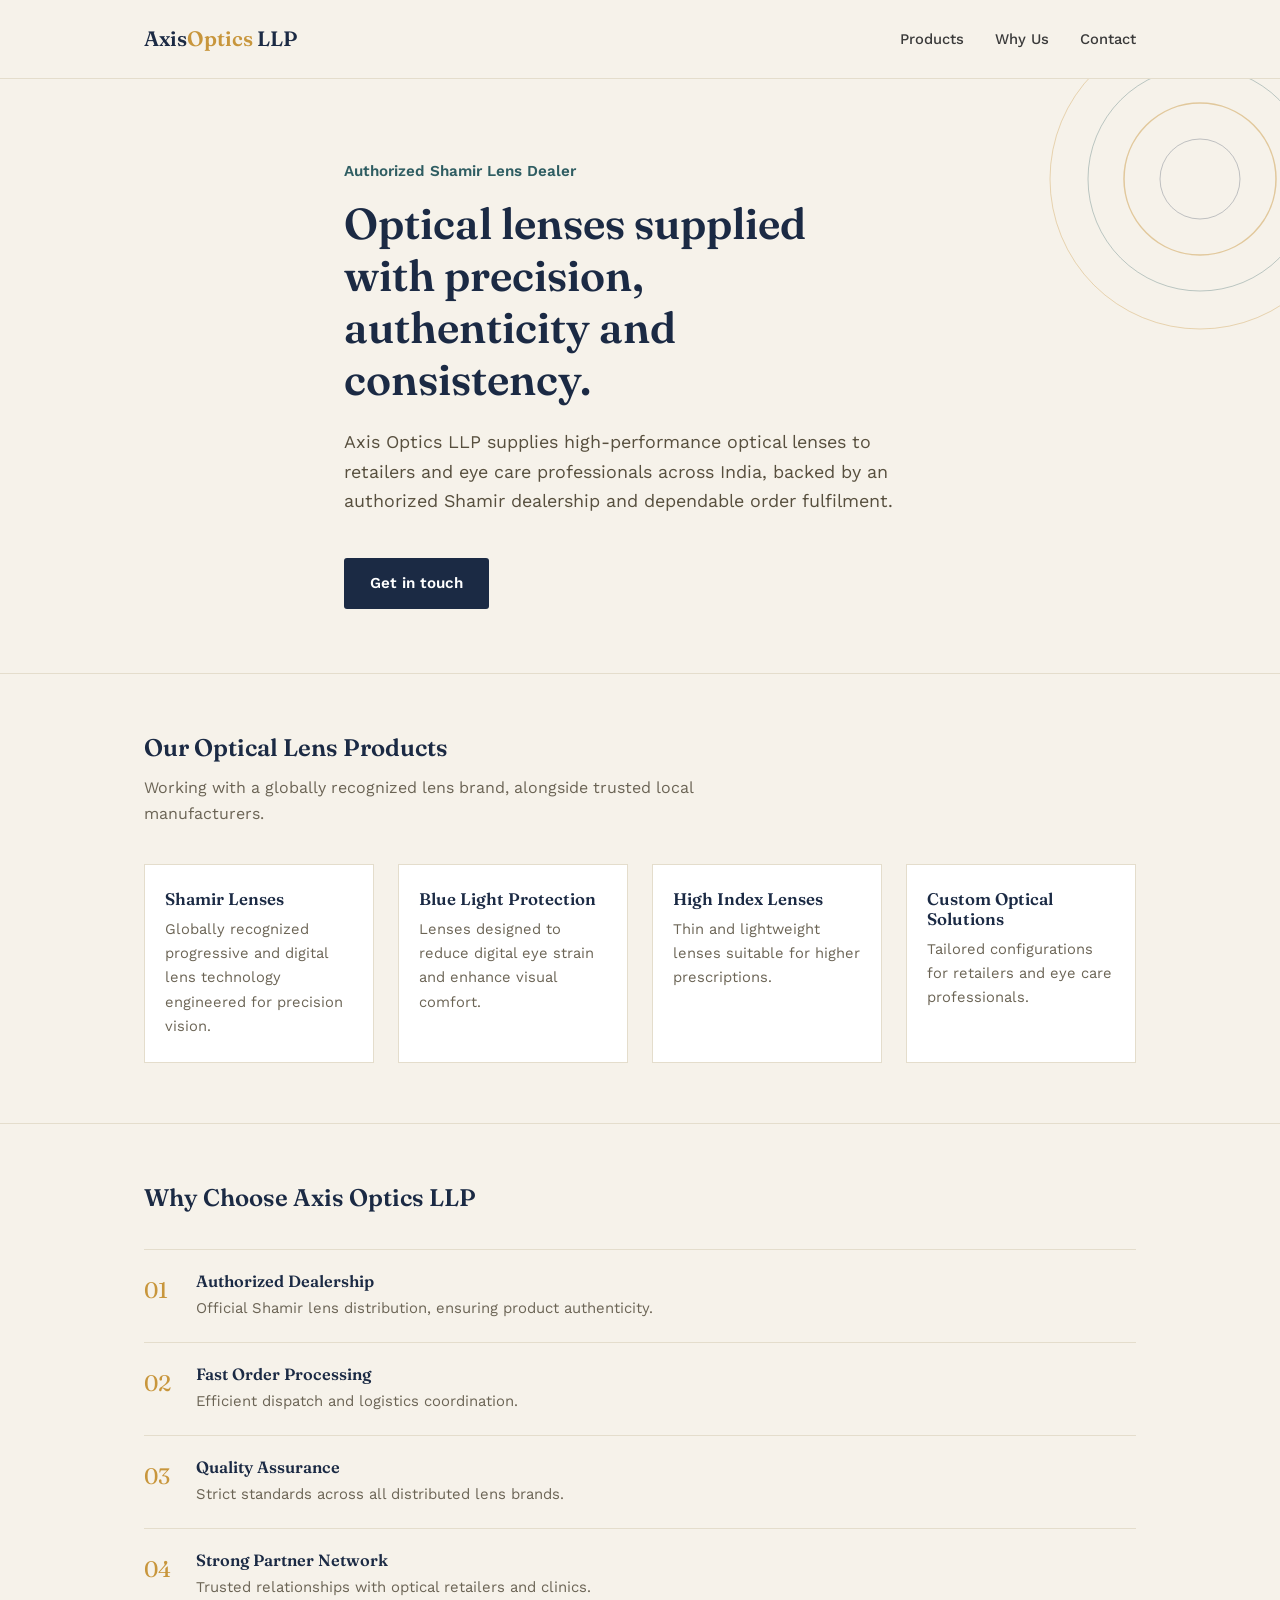
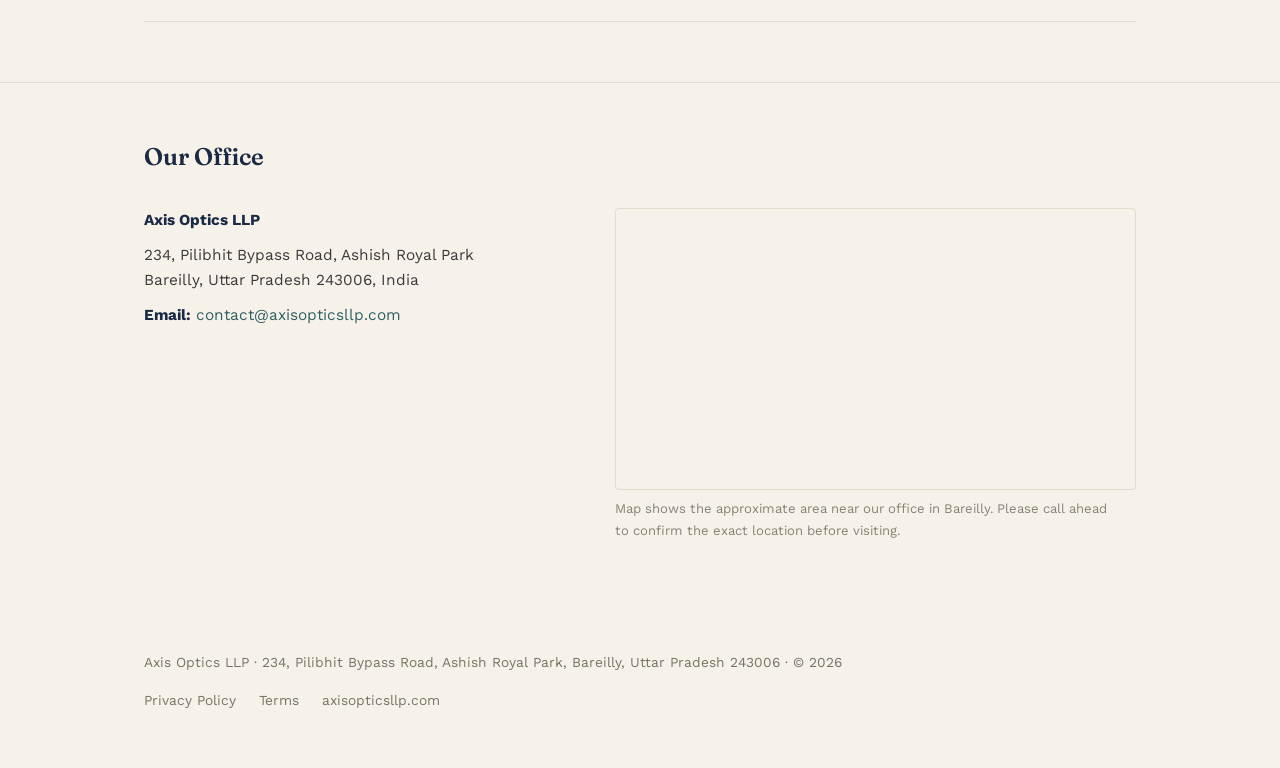
==== lens/index.html @ 6f5434f7 "New site" ====
<!DOCTYPE html>
<html lang="en">
<head>
<meta charset="UTF-8">
<meta name="viewport" content="width=device-width, initial-scale=1.0">
<title>Axis Optics LLP | Authorized Shamir Lens Dealer &amp; Optical Distributor in India</title>
<meta name="description" content="Axis Optics LLP is an authorized Shamir lens dealer and optical lens distributor in India, supplying progressive, high-index, digital and blue light protection lenses to optical retailers and eye care professionals.">
<meta name="robots" content="index, follow">
<link rel="canonical" href="https://axisopticsllp.com/lens/">
<meta property="og:type" content="website">
<meta property="og:title" content="Axis Optics LLP | Authorized Shamir Lens Dealer">
<meta property="og:description" content="Premium optical lens distributor supplying Shamir lenses and quality local brands across India.">
<meta property="og:url" content="https://axisopticsllp.com/lens/">
<script type="application/ld+json">
{
  "@context": "https://schema.org",
  "@type": "LocalBusiness",
  "name": "Axis Optics LLP",
  "url": "https://axisopticsllp.com/lens/",
  "email": "contact@axisopticsllp.com",
  "address": {
    "@type": "PostalAddress",
    "streetAddress": "234, Pilibhit Bypass Road, Ashish Royal Park",
    "addressLocality": "Bareilly",
    "addressRegion": "Uttar Pradesh",
    "postalCode": "243006",
    "addressCountry": "IN"
  }
}
</script>
<link rel="stylesheet" href="style.css">
</head>
<body>

<header class="site-header">
  <div class="wrap">
    <div class="brand-name"><a href="/lens/">Axis<span>Optics</span> LLP</a></div>
    <nav>
      <a href="#products">Products</a>
      <a href="#why">Why Us</a>
      <a href="#office">Contact</a>
    </nav>
  </div>
</header>

<section class="hero">
  <svg class="lens-rings" viewBox="0 0 420 420" xmlns="http://www.w3.org/2000/svg" aria-hidden="true">
    <circle cx="260" cy="160" r="150" fill="none" stroke="#C8963C" stroke-width="1" opacity="0.35"/>
    <circle cx="260" cy="160" r="112" fill="none" stroke="#2F5D62" stroke-width="1" opacity="0.3"/>
    <circle cx="260" cy="160" r="76" fill="none" stroke="#C8963C" stroke-width="1.5" opacity="0.45"/>
    <circle cx="260" cy="160" r="40" fill="none" stroke="#1B2A44" stroke-width="1" opacity="0.25"/>
  </svg>
  <div class="wrap">
    <div class="eyebrow-plain">Authorized Shamir Lens Dealer</div>
    <h1>Optical lenses supplied with precision, authenticity and consistency.</h1>
    <p class="lead">Axis Optics LLP supplies high-performance optical lenses to retailers and eye care professionals across India, backed by an authorized Shamir dealership and dependable order fulfilment.</p>
    <a class="btn btn-primary" href="#office">Get in touch</a>
  </div>
</section>

<section id="products">
  <div class="wrap">
    <div class="section-head">
      <h2>Our Optical Lens Products</h2>
      <p class="muted">Working with a globally recognized lens brand, alongside trusted local manufacturers.</p>
    </div>
    <div class="grid-4">
      <div class="product-card">
        <h3>Shamir Lenses</h3>
        <p>Globally recognized progressive and digital lens technology engineered for precision vision.</p>
      </div>
      <div class="product-card">
        <h3>Blue Light Protection</h3>
        <p>Lenses designed to reduce digital eye strain and enhance visual comfort.</p>
      </div>
      <div class="product-card">
        <h3>High Index Lenses</h3>
        <p>Thin and lightweight lenses suitable for higher prescriptions.</p>
      </div>
      <div class="product-card">
        <h3>Custom Optical Solutions</h3>
        <p>Tailored configurations for retailers and eye care professionals.</p>
      </div>
    </div>
  </div>
</section>

<section id="why">
  <div class="wrap">
    <div class="section-head">
      <h2>Why Choose Axis Optics LLP</h2>
    </div>
    <div class="why-row">
      <div class="mark">01</div>
      <div>
        <h3>Authorized Dealership</h3>
        <p>Official Shamir lens distribution, ensuring product authenticity.</p>
      </div>
    </div>
    <div class="why-row">
      <div class="mark">02</div>
      <div>
        <h3>Fast Order Processing</h3>
        <p>Efficient dispatch and logistics coordination.</p>
      </div>
    </div>
    <div class="why-row">
      <div class="mark">03</div>
      <div>
        <h3>Quality Assurance</h3>
        <p>Strict standards across all distributed lens brands.</p>
      </div>
    </div>
    <div class="why-row">
      <div class="mark">04</div>
      <div>
        <h3>Strong Partner Network</h3>
        <p>Trusted relationships with optical retailers and clinics.</p>
      </div>
    </div>
  </div>
</section>

<section id="office">
  <div class="wrap">
    <div class="section-head">
      <h2>Our Office</h2>
    </div>
    <div class="office-grid">
      <div class="office-details">
        <p><strong>Axis Optics LLP</strong></p>
        <p>234, Pilibhit Bypass Road, Ashish Royal Park<br>Bareilly, Uttar Pradesh 243006, India</p>
        <p><strong>Email:</strong> <a href="mailto:contact@axisopticsllp.com">contact@axisopticsllp.com</a></p>
      </div>
      <div>
        <div class="map-frame">
          <iframe src="https://www.google.com/maps/embed?pb=!1m18!1m12!1m3!1d3511.1233518047943!2d79.43072717642231!3d28.355120075817382!2m3!1f0!2f0!3f0!3m2!1i1024!2i768!4f13.1!3m3!1m2!1s0x39a0070034b70f73%3A0x3a521e2fcd5fb1bc!2sPerfect%20Diagnostic%20and%20Eye%20care!5e0!3m2!1sen!2sin!4v1772547384185!5m2!1sen!2sin"
            loading="lazy" referrerpolicy="no-referrer-when-downgrade" title="Approximate location near our Bareilly office"></iframe>
        </div>
        <p class="map-note">Map shows the approximate area near our office in Bareilly. Please call ahead to confirm the exact location before visiting.</p>
      </div>
    </div>
  </div>
</section>

<footer>
  <div class="wrap">
    <div>Axis Optics LLP · 234, Pilibhit Bypass Road, Ashish Royal Park, Bareilly, Uttar Pradesh 243006 · © 2026</div>
    <div>
      <a href="privacy.html">Privacy Policy</a>
      <a href="terms.html">Terms</a>
      <a href="/">axisopticsllp.com</a>
    </div>
  </div>
</footer>

</body>
</html>
---- lens/style.css ----
/* Axis Optics LLP — lens division styles. Fully independent from /software/style.css by design. */

@import url('https://fonts.googleapis.com/css2?family=Fraunces:opsz,wght@9..144,500;9..144,600&family=Work+Sans:wght@400;500;600&display=swap');

:root {
  --navy: #1B2A44;
  --ivory: #F6F2EA;
  --amber: #C8963C;
  --teal: #2F5D62;
  --charcoal: #3A3A3A;
  --line: #E4DDCC;
}

* { box-sizing: border-box; }

body {
  margin: 0;
  background: var(--ivory);
  color: var(--charcoal);
  font-family: 'Work Sans', -apple-system, sans-serif;
  line-height: 1.65;
  -webkit-font-smoothing: antialiased;
}

h1, h2, h3 {
  font-family: 'Fraunces', Georgia, serif;
  font-weight: 600;
  color: var(--navy);
  line-height: 1.2;
  margin: 0 0 0.5em;
}

p { margin: 0 0 1em; max-width: 62ch; }
.muted { color: #6B6455; }

a { color: var(--teal); text-decoration: none; }
a:hover { text-decoration: underline; }
a:focus-visible, button:focus-visible { outline: 2px solid var(--amber); outline-offset: 3px; }

.wrap { max-width: 1040px; margin: 0 auto; padding: 0 24px; }

/* Header */
.site-header {
  border-bottom: 1px solid var(--line);
  padding: 22px 0;
}
.site-header .wrap { display: flex; align-items: center; justify-content: space-between; }
.brand-name { font-family: 'Fraunces', serif; font-weight: 600; font-size: 1.3rem; color: var(--navy); }
.brand-name a { color: var(--navy); }
.brand-name span { color: var(--amber); }
nav a { margin-left: 26px; font-size: 0.92rem; color: var(--charcoal); font-weight: 500; }
nav a:hover { color: var(--teal); }

/* Hero with lens-ring motif */
.hero { padding: 80px 0 64px; position: relative; overflow: hidden; }
.hero .wrap { position: relative; z-index: 1; max-width: 640px; }
.lens-rings {
  position: absolute;
  top: -60px; right: -80px;
  width: 420px; height: 420px;
  pointer-events: none;
}
.eyebrow-plain { color: var(--teal); font-weight: 600; font-size: 0.95rem; margin-bottom: 14px; }
.hero h1 { font-size: clamp(2rem, 4vw, 2.7rem); max-width: 16ch; }
.hero .lead { font-size: 1.12rem; color: #574F3E; margin-top: 16px; }

.btn {
  display: inline-block;
  padding: 13px 26px;
  border-radius: 3px;
  font-weight: 600;
  font-size: 0.95rem;
  margin-top: 24px;
}
.btn-primary { background: var(--navy); color: #fff; }
.btn-primary:hover { background: var(--teal); text-decoration: none; }

/* Sections */
section { padding: 60px 0; border-bottom: 1px solid var(--line); }
section:last-of-type { border-bottom: none; }
.section-head { max-width: 560px; margin-bottom: 36px; }

.grid-4 { display: grid; grid-template-columns: repeat(4, 1fr); gap: 24px; }
.grid-2 { display: grid; grid-template-columns: repeat(2, 1fr); gap: 32px; }

.product-card {
  background: #fff;
  border: 1px solid var(--line);
  padding: 24px 20px;
}
.product-card h3 { font-size: 1.05rem; margin-bottom: 8px; }
.product-card p { font-size: 0.92rem; color: #6B6455; margin: 0; }

.why-row {
  display: flex;
  gap: 20px;
  padding: 22px 0;
  border-top: 1px solid var(--line);
}
.why-row:last-child { border-bottom: 1px solid var(--line); }
.why-row .mark {
  font-family: 'Fraunces', serif;
  color: var(--amber);
  font-size: 1.4rem;
  flex-shrink: 0;
  width: 32px;
}
.why-row h3 { font-size: 1.02rem; margin-bottom: 4px; }
.why-row p { font-size: 0.93rem; color: #6B6455; margin: 0; }

.office-grid { display: grid; grid-template-columns: 1fr 1.2fr; gap: 36px; align-items: start; }
.office-details p { margin-bottom: 0.6em; font-size: 0.96rem; }
.office-details strong { color: var(--navy); }
.map-frame {
  border: 1px solid var(--line);
  border-radius: 4px;
  overflow: hidden;
}
.map-frame iframe { display: block; width: 100%; height: 280px; border: 0; }
.map-note { font-size: 0.82rem; color: #8A8270; margin-top: 8px; }

/* Footer */
footer {
  padding: 36px 0 56px;
  font-size: 0.86rem;
  color: #7A7360;
}
footer .wrap { display: flex; justify-content: space-between; flex-wrap: wrap; gap: 16px; }
footer a { color: #7A7360; margin-right: 18px; }
footer a:last-child { margin-right: 0; }

/* Doc pages */
.doc-page { padding: 60px 0 84px; max-width: 680px; margin: 0 auto; }
.doc-page h1 { font-size: 1.9rem; margin-bottom: 6px; }
.doc-page .updated { color: #8A8270; font-size: 0.9rem; margin-bottom: 36px; }
.doc-page h2 { font-size: 1.15rem; margin-top: 2em; }
.doc-page ul { padding-left: 1.2em; }
.doc-page li { margin-bottom: 0.5em; }

@media (max-width: 820px) {
  .grid-4 { grid-template-columns: repeat(2, 1fr); }
  .grid-2 { grid-template-columns: 1fr; }
  .office-grid { grid-template-columns: 1fr; }
  .lens-rings { display: none; }
  nav a { margin-left: 14px; }
  .site-header .wrap { flex-wrap: wrap; gap: 12px; }
}

@media (prefers-reduced-motion: reduce) {
  html { scroll-behavior: auto; }
}
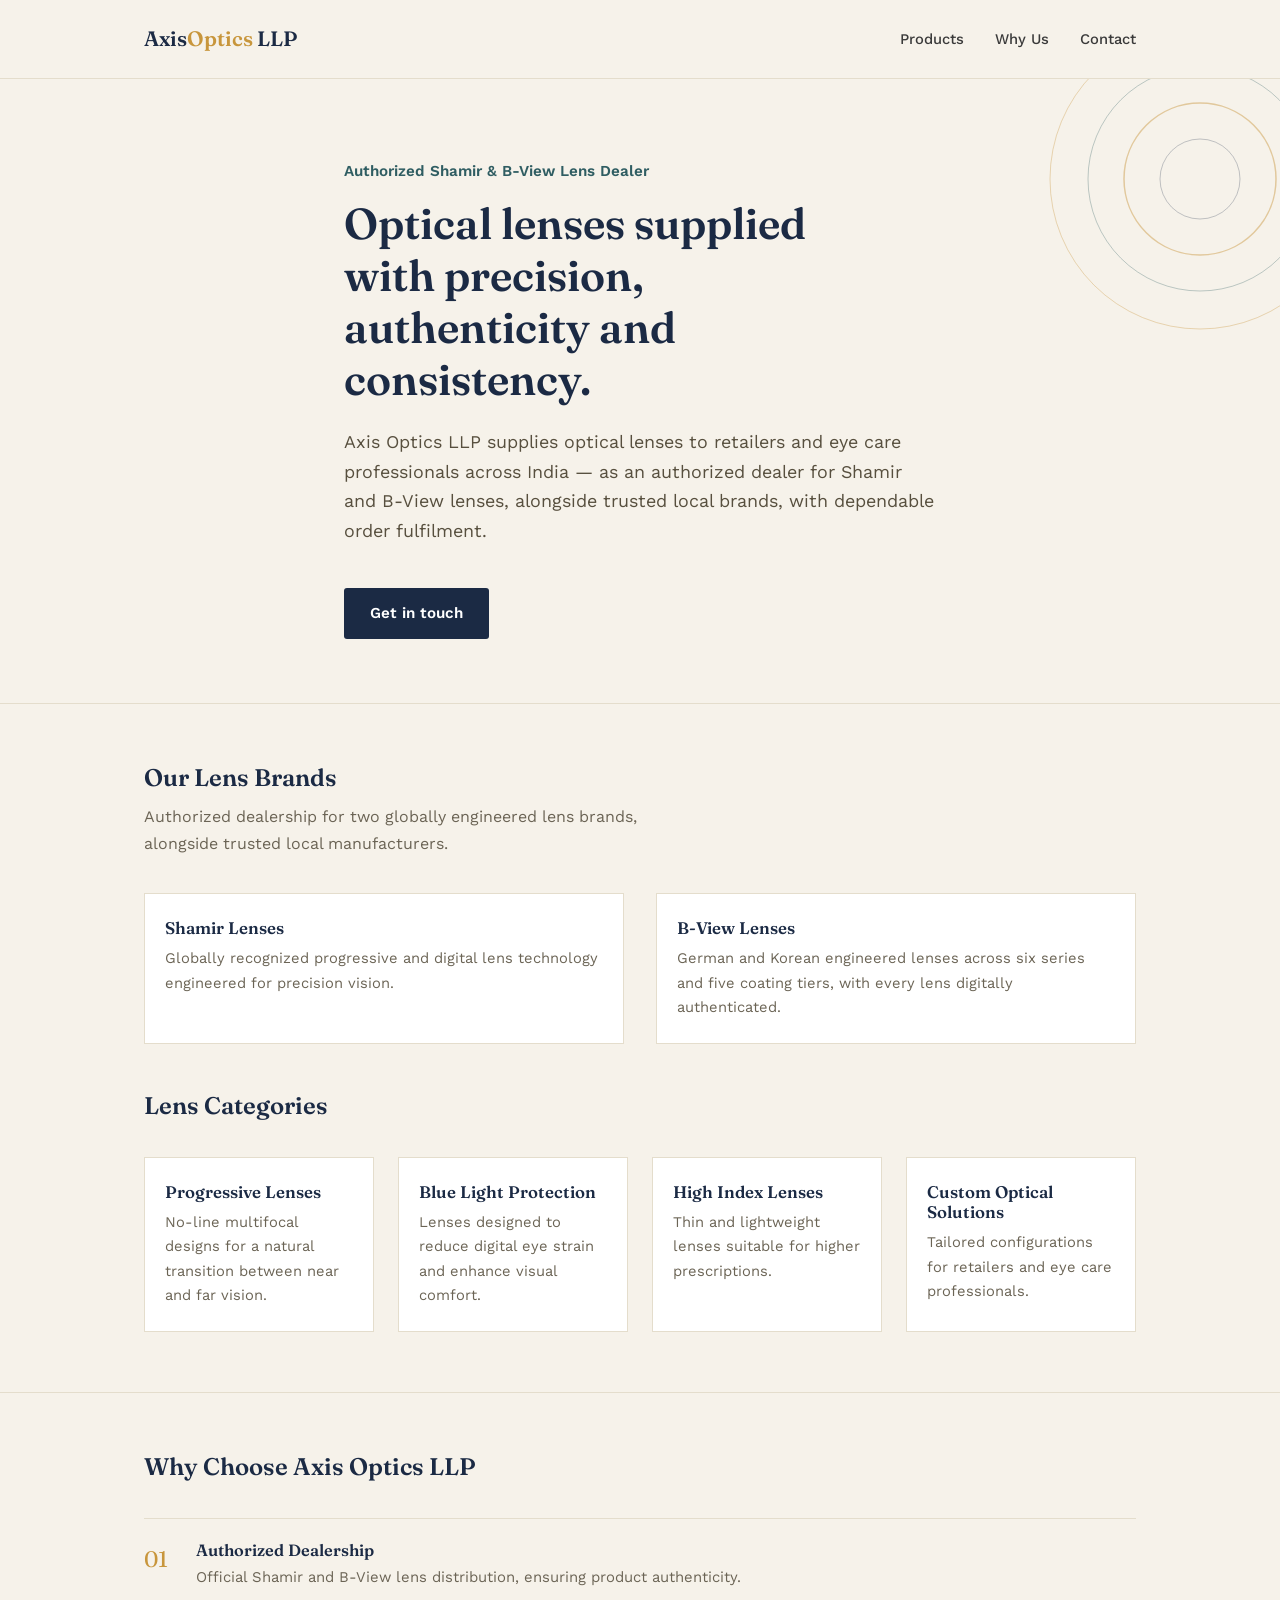
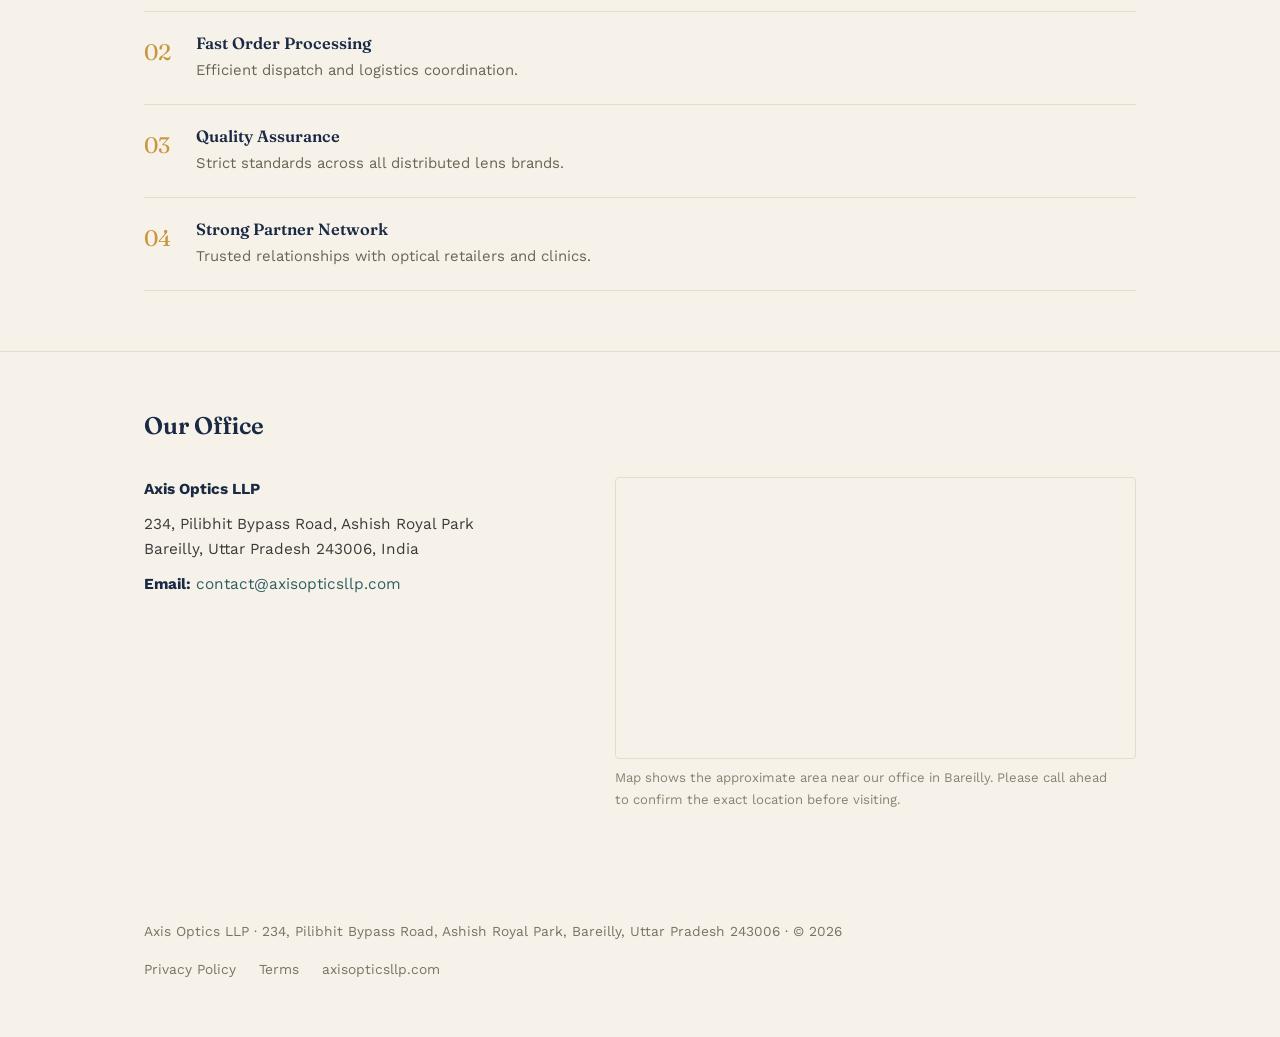
==== commit 39179c30: "Fixes" ====
--- a/lens/index.html
+++ b/lens/index.html
@@ -3,13 +3,13 @@
 <head>
 <meta charset="UTF-8">
 <meta name="viewport" content="width=device-width, initial-scale=1.0">
-<title>Axis Optics LLP | Authorized Shamir Lens Dealer &amp; Optical Distributor in India</title>
-<meta name="description" content="Axis Optics LLP is an authorized Shamir lens dealer and optical lens distributor in India, supplying progressive, high-index, digital and blue light protection lenses to optical retailers and eye care professionals.">
+<title>Axis Optics LLP | Authorized Shamir &amp; B-View Lens Dealer in India</title>
+<meta name="description" content="Axis Optics LLP is an authorized dealer for Shamir and B-View optical lenses in India, supplying progressive, high-index, digital and blue light protection lenses to optical retailers and eye care professionals.">
 <meta name="robots" content="index, follow">
 <link rel="canonical" href="https://axisopticsllp.com/lens/">
 <meta property="og:type" content="website">
-<meta property="og:title" content="Axis Optics LLP | Authorized Shamir Lens Dealer">
-<meta property="og:description" content="Premium optical lens distributor supplying Shamir lenses and quality local brands across India.">
+<meta property="og:title" content="Axis Optics LLP | Authorized Shamir &amp; B-View Lens Dealer">
+<meta property="og:description" content="Optical lens distributor supplying Shamir and B-View lenses, plus trusted local brands, across India.">
 <meta property="og:url" content="https://axisopticsllp.com/lens/">
 <script type="application/ld+json">
 {
@@ -18,6 +18,10 @@
   "name": "Axis Optics LLP",
   "url": "https://axisopticsllp.com/lens/",
   "email": "contact@axisopticsllp.com",
+  "brand": [
+    {"@type": "Brand", "name": "Shamir"},
+    {"@type": "Brand", "name": "B-View Lenses"}
+  ],
   "address": {
     "@type": "PostalAddress",
     "streetAddress": "234, Pilibhit Bypass Road, Ashish Royal Park",
@@ -34,7 +38,7 @@
 
 <header class="site-header">
   <div class="wrap">
-    <div class="brand-name"><a href="/lens/">Axis<span>Optics</span> LLP</a></div>
+    <div class="brand-name"><a href="./">Axis<span>Optics</span> LLP</a></div>
     <nav>
       <a href="#products">Products</a>
       <a href="#why">Why Us</a>
@@ -51,9 +55,9 @@
     <circle cx="260" cy="160" r="40" fill="none" stroke="#1B2A44" stroke-width="1" opacity="0.25"/>
   </svg>
   <div class="wrap">
-    <div class="eyebrow-plain">Authorized Shamir Lens Dealer</div>
+    <div class="eyebrow-plain">Authorized Shamir &amp; B-View Lens Dealer</div>
     <h1>Optical lenses supplied with precision, authenticity and consistency.</h1>
-    <p class="lead">Axis Optics LLP supplies high-performance optical lenses to retailers and eye care professionals across India, backed by an authorized Shamir dealership and dependable order fulfilment.</p>
+    <p class="lead">Axis Optics LLP supplies optical lenses to retailers and eye care professionals across India — as an authorized dealer for Shamir and B-View lenses, alongside trusted local brands, with dependable order fulfilment.</p>
     <a class="btn btn-primary" href="#office">Get in touch</a>
   </div>
 </section>
@@ -61,13 +65,26 @@
 <section id="products">
   <div class="wrap">
     <div class="section-head">
-      <h2>Our Optical Lens Products</h2>
-      <p class="muted">Working with a globally recognized lens brand, alongside trusted local manufacturers.</p>
+      <h2>Our Lens Brands</h2>
+      <p class="muted">Authorized dealership for two globally engineered lens brands, alongside trusted local manufacturers.</p>
+    </div>
+    <div class="grid-2" style="margin-bottom:48px;">
+      <div class="product-card">
+        <h3>Shamir Lenses</h3>
+        <p>Globally recognized progressive and digital lens technology engineered for precision vision.</p>
+      </div>
+      <div class="product-card">
+        <h3>B-View Lenses</h3>
+        <p>German and Korean engineered lenses across six series and five coating tiers, with every lens digitally authenticated.</p>
+      </div>
+    </div>
+    <div class="section-head">
+      <h2>Lens Categories</h2>
     </div>
     <div class="grid-4">
       <div class="product-card">
-        <h3>Shamir Lenses</h3>
-        <p>Globally recognized progressive and digital lens technology engineered for precision vision.</p>
+        <h3>Progressive Lenses</h3>
+        <p>No-line multifocal designs for a natural transition between near and far vision.</p>
       </div>
       <div class="product-card">
         <h3>Blue Light Protection</h3>
@@ -94,7 +111,7 @@
       <div class="mark">01</div>
       <div>
         <h3>Authorized Dealership</h3>
-        <p>Official Shamir lens distribution, ensuring product authenticity.</p>
+        <p>Official Shamir and B-View lens distribution, ensuring product authenticity.</p>
       </div>
     </div>
     <div class="why-row">
@@ -149,7 +166,7 @@
     <div>
       <a href="privacy.html">Privacy Policy</a>
       <a href="terms.html">Terms</a>
-      <a href="/">axisopticsllp.com</a>
+      <a href="../">axisopticsllp.com</a>
     </div>
   </div>
 </footer>
